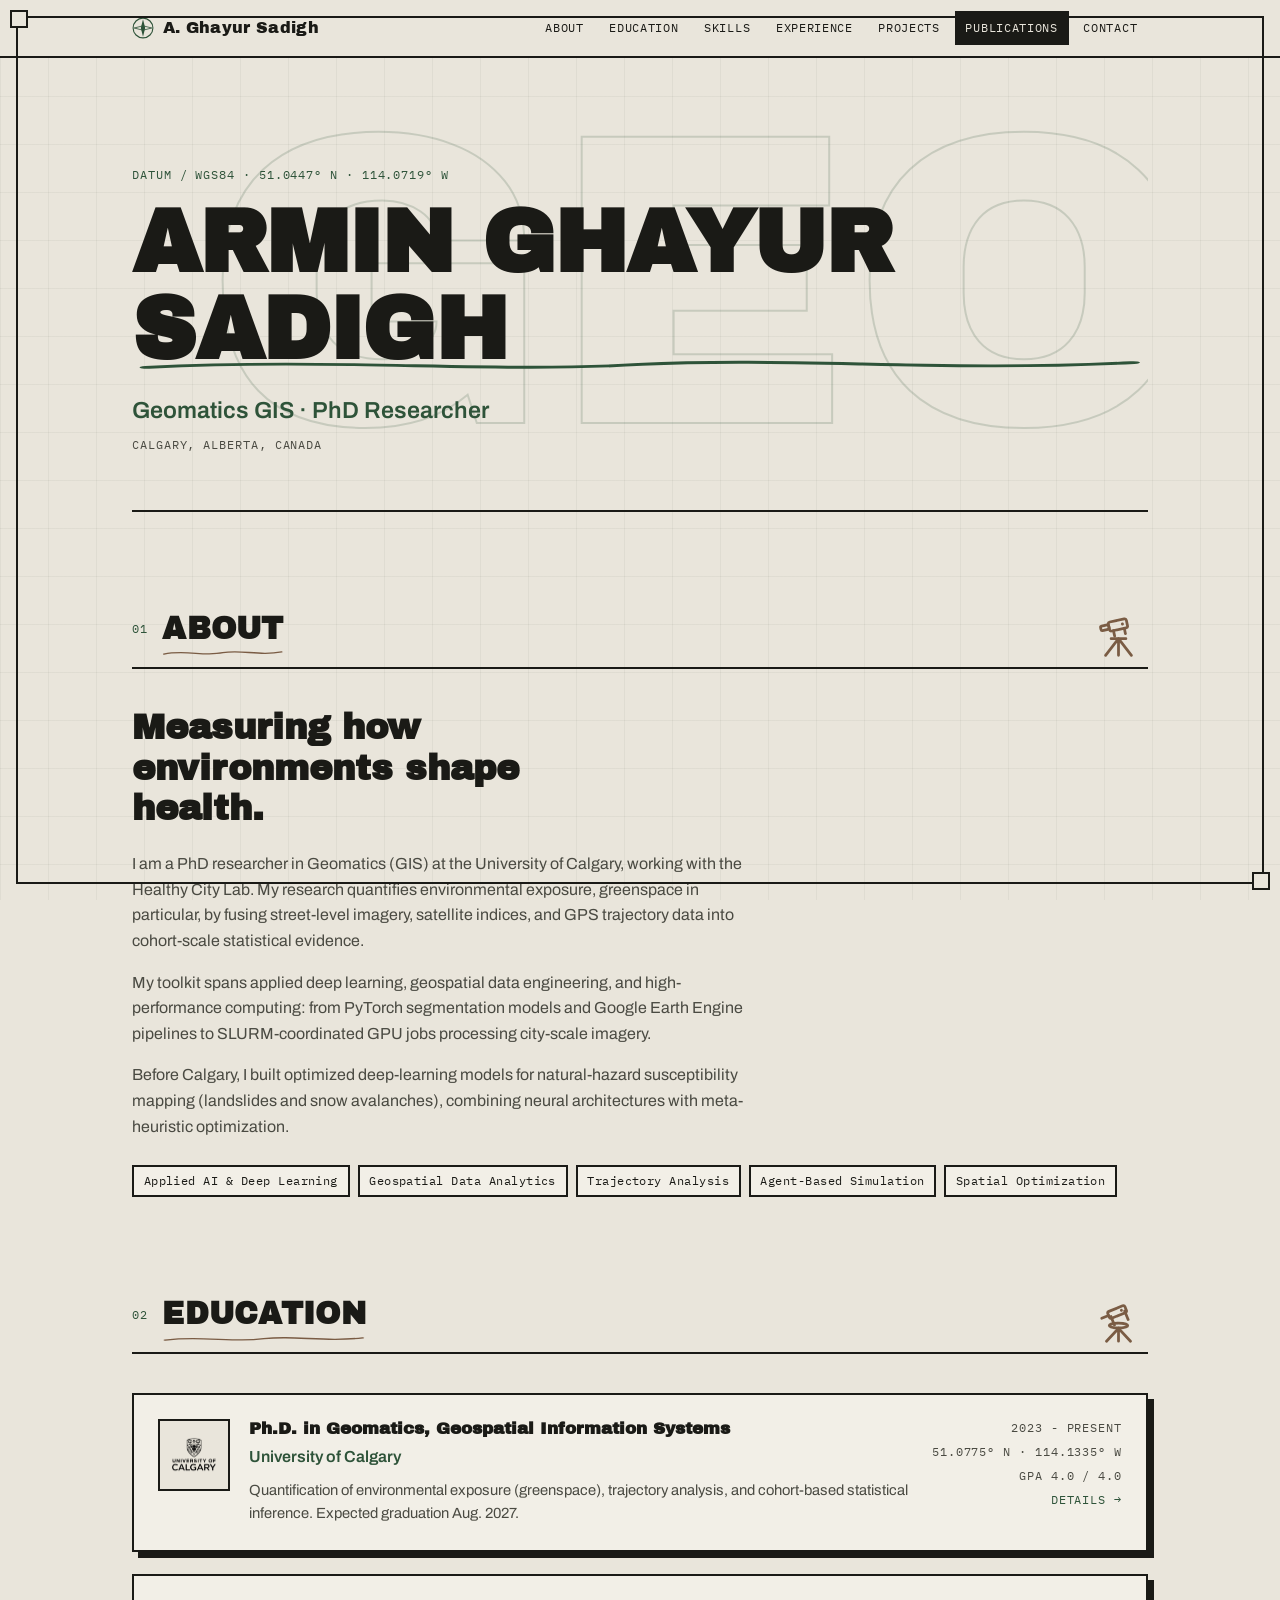
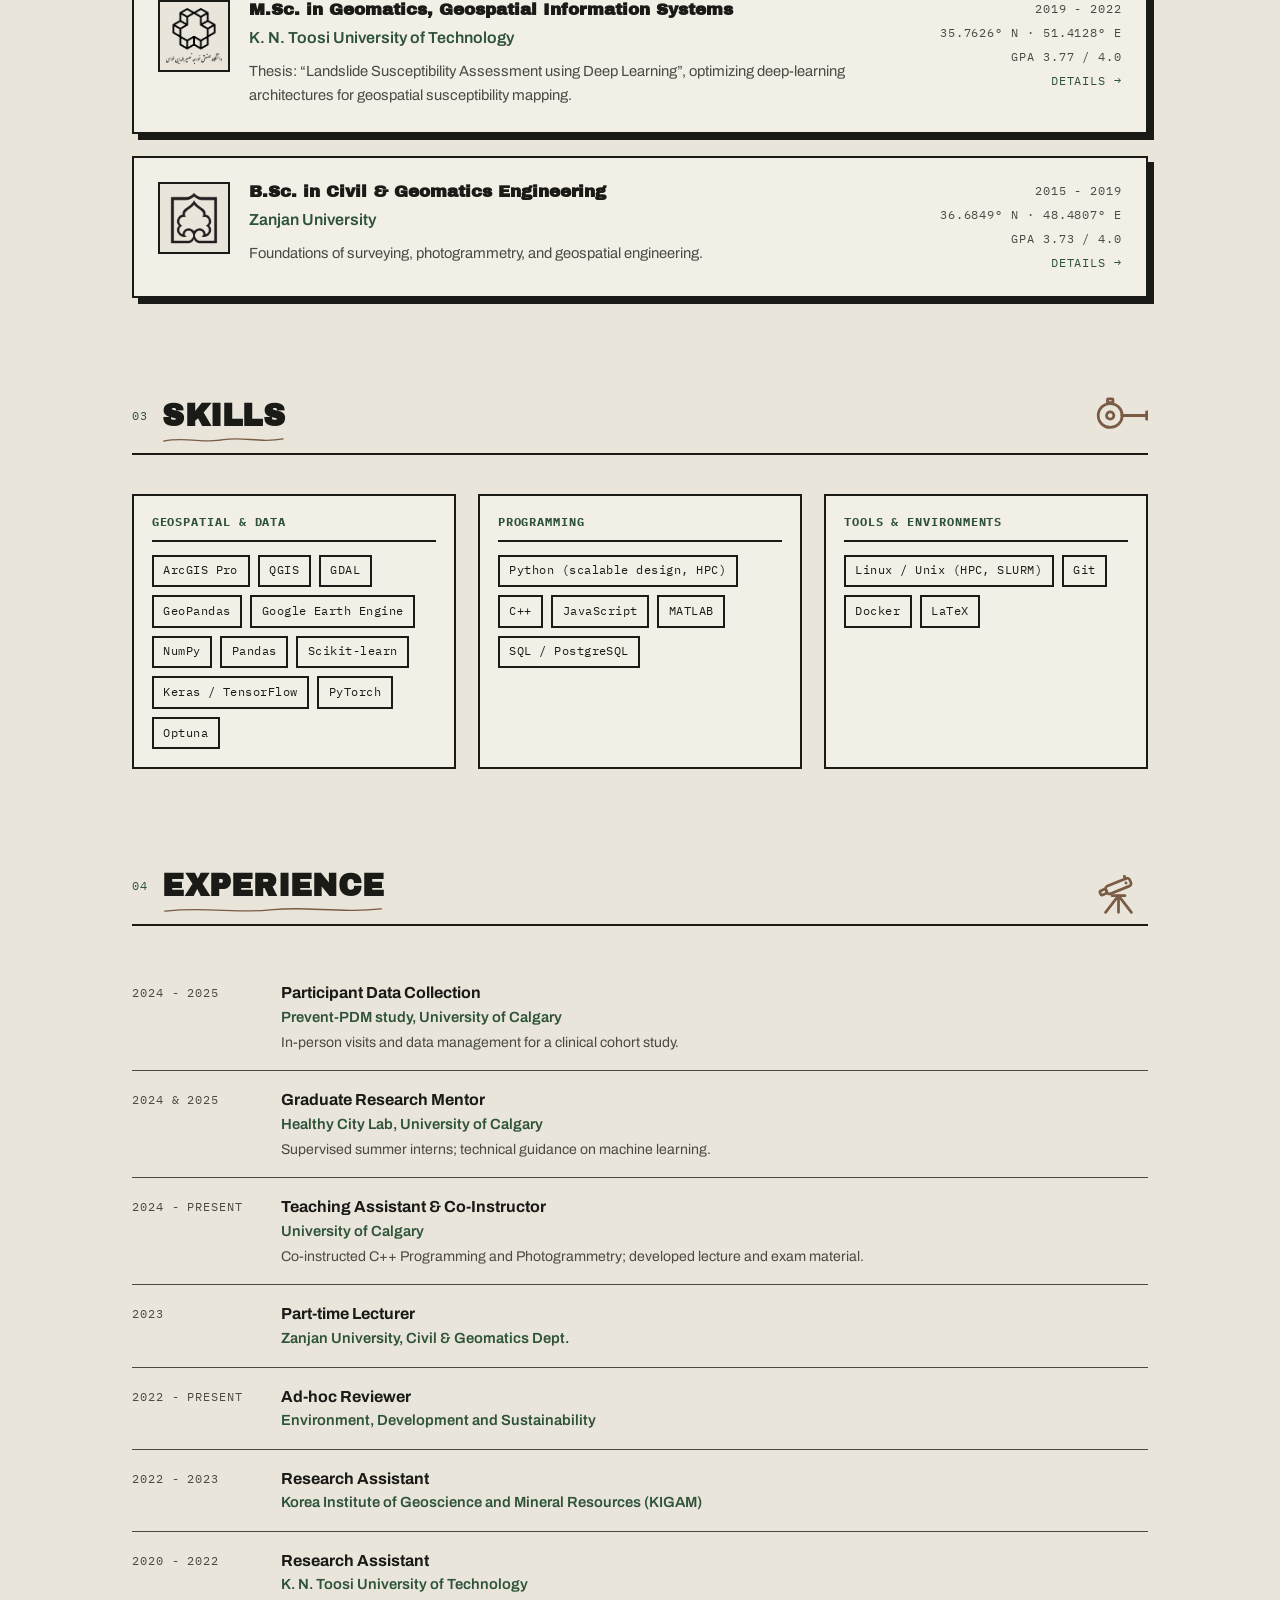
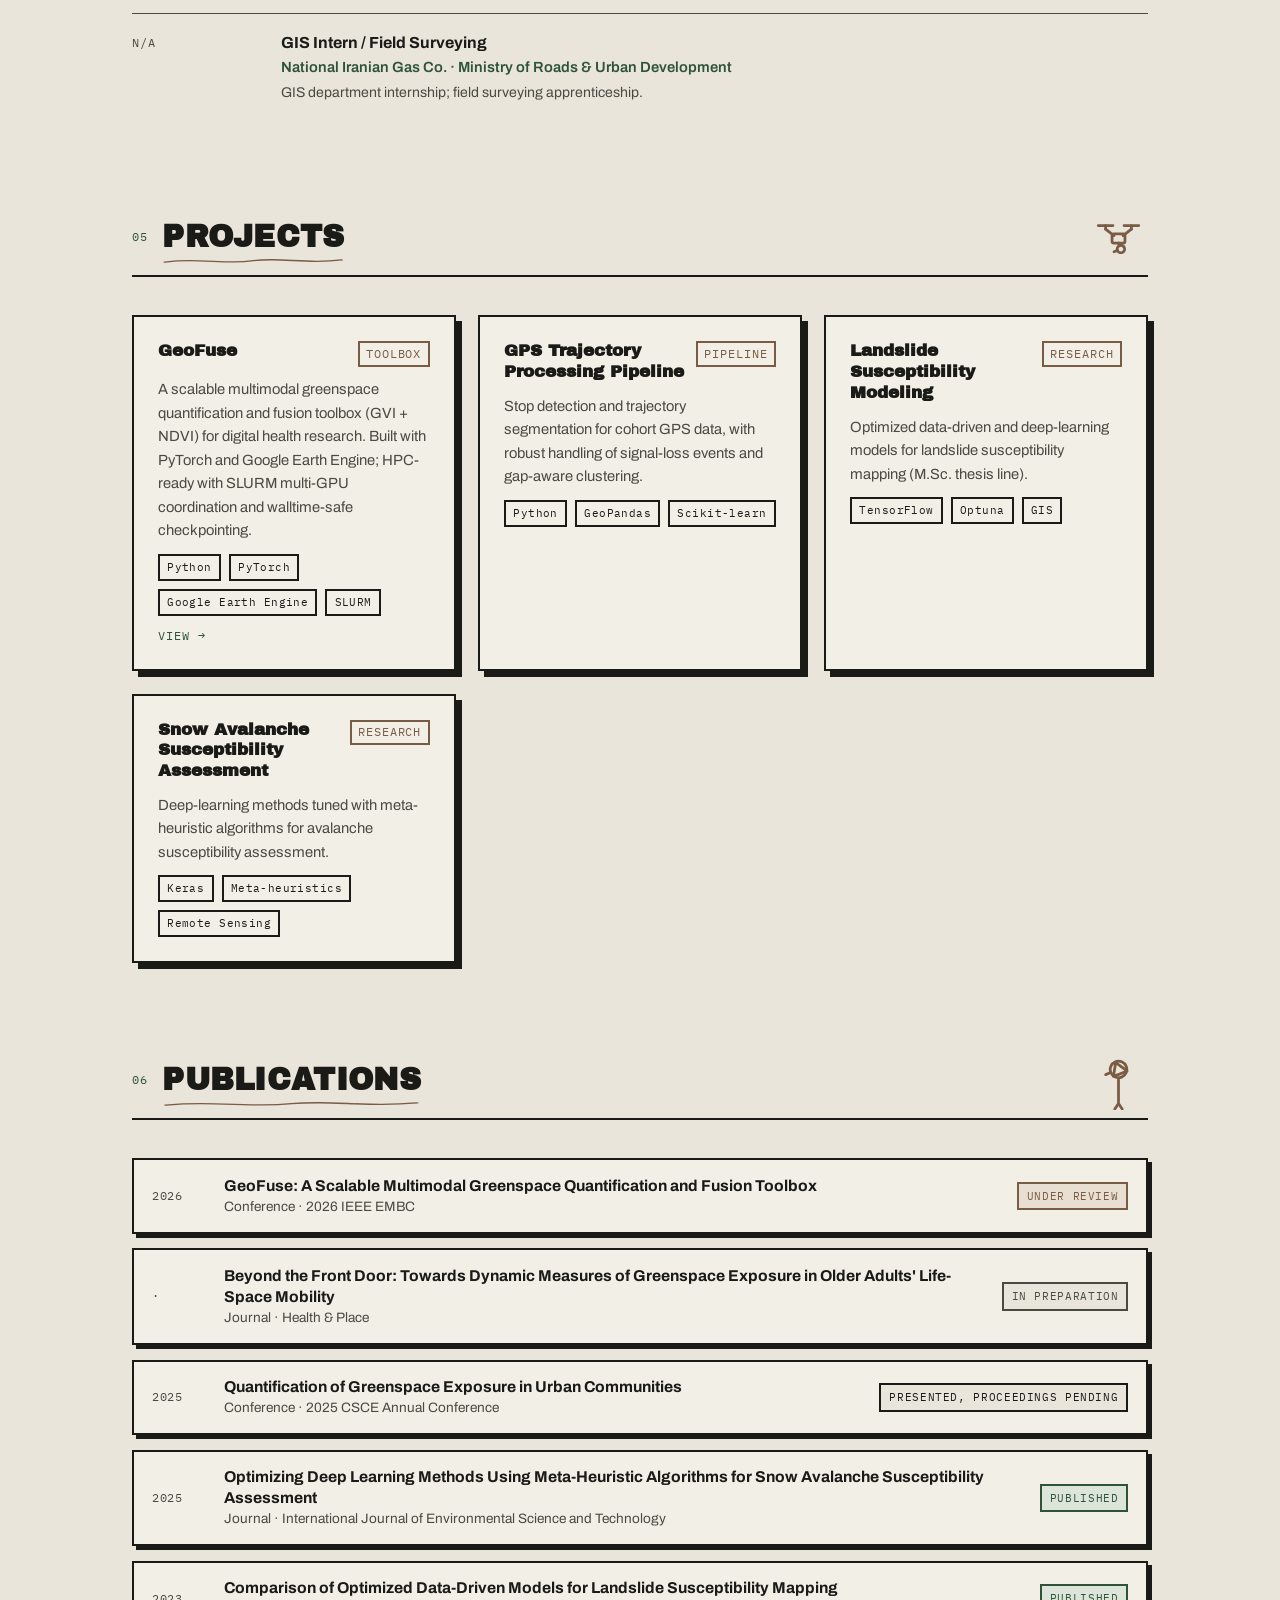
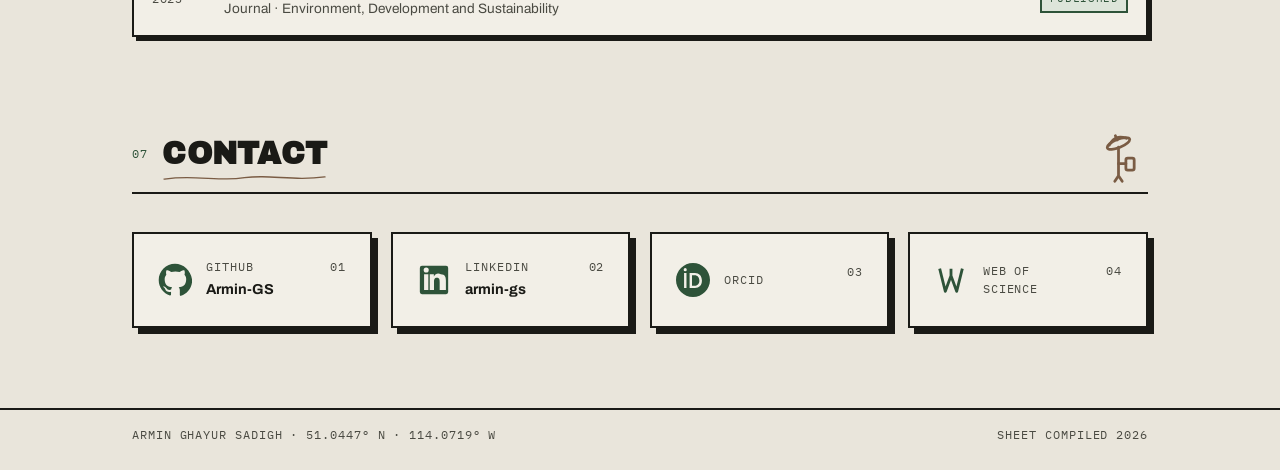
==== index.html @ c766ca25 "Initial commit" ====
<!DOCTYPE html>
<html lang="en">
<head>
  <meta charset="UTF-8">
  <meta name="viewport" content="width=device-width, initial-scale=1.0">
  <title>Armin Ghayur Sadigh · Geomatics & GIS</title>
  <meta name="description" content="Armin Ghayur Sadigh, PhD researcher in Geomatics (GIS) at the University of Calgary. Greenspace exposure quantification, trajectory analysis, applied deep learning.">
  <link rel="preconnect" href="https://fonts.googleapis.com">
  <link rel="preconnect" href="https://fonts.gstatic.com" crossorigin>
  <link href="https://fonts.googleapis.com/css2?family=Archivo+Black&family=Archivo:wght@400;600;700&family=IBM+Plex+Mono:wght@400;500&display=swap" rel="stylesheet">
  <link rel="stylesheet" href="css/style.css">
</head>
<body id="page-index">
  <div class="neatline" aria-hidden="true"></div>
  <header id="site-header"></header>

  <main>
    <section id="hero"></section>

    <section class="section" id="about">
      <div class="section-marker">
        <span class="mono-label">01</span>
        <h2>About</h2>
      </div>
      <div id="about-body"></div>
    </section>

    <section class="section" id="education">
      <div class="section-marker">
        <span class="mono-label">02</span>
        <h2>Education</h2>
      </div>
      <div id="education-body"></div>
    </section>

    <section class="section" id="skills">
      <div class="section-marker">
        <span class="mono-label">03</span>
        <h2>Skills</h2>
      </div>
      <div id="skills-body"></div>
    </section>

    <section class="section" id="experience">
      <div class="section-marker">
        <span class="mono-label">04</span>
        <h2>Experience</h2>
      </div>
      <div id="experience-body"></div>
    </section>

    <section class="section" id="projects">
      <div class="section-marker">
        <span class="mono-label">05</span>
        <h2>Projects</h2>
      </div>
      <div id="projects-body"></div>
    </section>

    <section class="section" id="publications">
      <div class="section-marker">
        <span class="mono-label">06</span>
        <h2>Publications</h2>
      </div>
      <div id="publications-body"></div>
    </section>

    <section class="section" id="contact">
      <div class="section-marker">
        <span class="mono-label">07</span>
        <h2>Contact</h2>
      </div>
      <div id="contact-body"></div>
    </section>
  </main>

  <footer id="site-footer"></footer>

  <script src="js/data.js"></script>
  <script src="js/render.js"></script>
</body>
</html>
---- css/style.css ----
/* =====================================================================
   SURVEY SHEET. Design tokens
   Palette: topo-paper, ink, contour brown, vegetation green.
   ===================================================================== */

:root {
  --paper: #e9e5db;
  --paper-raised: #f2efe7;
  --ink: #1a1a16;
  --ink-soft: #4a4a42;
  --green: #2e5339;
  --green-tint: #dde5da;
  --brown: #7a5c44;
  --brown-tint: #e8dfd2;

  --border: 2px solid var(--ink);
  --shadow: 6px 6px 0 var(--ink);
  --shadow-sm: 4px 4px 0 var(--ink);

  --display: "Archivo Black", "Arial Black", sans-serif;
  --sans: "Archivo", "Helvetica Neue", Arial, sans-serif;
  --mono: "IBM Plex Mono", "Courier New", monospace;

  --space: clamp(1rem, 2.5vw, 2rem);
  --maxw: 1080px;
}

/* Cross-document page transitions (progressive enhancement) */
@view-transition { navigation: auto; }
::view-transition-old(root) { animation-duration: 0.18s; }
::view-transition-new(root) { animation-duration: 0.22s; }

@media (prefers-reduced-motion: reduce) {
  ::view-transition-old(root),
  ::view-transition-new(root) { animation: none; }
  html { scroll-behavior: auto !important; }
}

/* ===================== base ===================== */

* { box-sizing: border-box; margin: 0; padding: 0; }

html { scroll-behavior: smooth; }

body {
  background: var(--paper);
  color: var(--ink);
  font-family: var(--sans);
  font-size: 1rem;
  line-height: 1.6;
  -webkit-font-smoothing: antialiased;
}

/* Subtle survey grid over the paper */
body::before {
  content: "";
  position: fixed;
  inset: 0;
  pointer-events: none;
  background-image:
    linear-gradient(to right, rgba(26, 26, 22, 0.045) 1px, transparent 1px),
    linear-gradient(to bottom, rgba(26, 26, 22, 0.045) 1px, transparent 1px);
  background-size: 48px 48px;
  z-index: 0;
}

a { color: inherit; }

:focus-visible {
  outline: 3px solid var(--green);
  outline-offset: 2px;
}

img { max-width: 100%; display: block; }

.mono-label {
  font-family: var(--mono);
  font-size: 0.72rem;
  letter-spacing: 0.08em;
  text-transform: uppercase;
  color: var(--ink-soft);
}

/* ===================== neatline frame ===================== */

.neatline {
  position: fixed;
  inset: clamp(8px, 1.5vw, 16px);
  border: var(--border);
  pointer-events: none;
  z-index: 50;
}

.neatline::before,
.neatline::after {
  content: "";
  position: absolute;
  width: 14px;
  height: 14px;
  border: var(--border);
  background: var(--paper);
}

.neatline::before { top: -8px; left: -8px; }
.neatline::after { bottom: -8px; right: -8px; }

@media (max-width: 640px) {
  .neatline { display: none; }
}

/* ===================== header ===================== */

#site-header {
  position: sticky;
  top: 0;
  z-index: 40;
  background: var(--paper);
  border-bottom: var(--border);
}

.header-inner {
  max-width: var(--maxw);
  margin: 0 auto;
  padding: 0.7rem var(--space);
  display: flex;
  align-items: center;
  justify-content: space-between;
  gap: 1rem;
  flex-wrap: wrap;
}

.wordmark {
  font-family: var(--display);
  font-size: 1rem;
  line-height: 1;
  text-decoration: none;
  letter-spacing: 0.02em;
  display: inline-flex;
  align-items: center;
  gap: 0.55rem;
}

.compass {
  display: inline-flex;
  align-items: center;
  width: 22px;
  height: 22px;
  color: var(--green);
}

.compass svg { width: 100%; height: 100%; }

.compass-rose {
  transform-origin: 20px 20px;
  animation: compass-spin 14s linear infinite;
}

@keyframes compass-spin {
  to { transform: rotate(360deg); }
}

@media (prefers-reduced-motion: reduce) {
  .compass-rose { animation: none; }
}

.site-nav {
  display: flex;
  flex-wrap: wrap;
  gap: 0.25rem;
}

.site-nav a {
  font-family: var(--mono);
  font-size: 0.72rem;
  letter-spacing: 0.06em;
  text-transform: uppercase;
  text-decoration: none;
  padding: 0.35rem 0.55rem;
  border: 2px solid transparent;
  transition: border-color 0.15s, background 0.15s;
}

.site-nav a:hover { border-color: var(--ink); }

.site-nav a.is-active {
  background: var(--ink);
  color: var(--paper);
}

/* ===================== layout ===================== */

main {
  position: relative;
  z-index: 1;
  max-width: var(--maxw);
  margin: 0 auto;
  padding: 0 var(--space) 5rem;
}

.section {
  padding: clamp(3rem, 7vw, 5.5rem) 0 0;
}

.section-marker {
  display: flex;
  align-items: center;
  gap: 0.9rem;
  border-bottom: var(--border);
  padding-bottom: 0.5rem;
  margin-bottom: clamp(1.5rem, 3vw, 2.5rem);
}

.section-marker h2 {
  position: relative;
  font-family: var(--display);
  font-size: clamp(1.3rem, 3vw, 1.9rem);
  text-transform: uppercase;
  letter-spacing: 0.01em;
}

.section-marker .mono-label { color: var(--green); }

/* push the instrument to the far right of every heading rule */
.section-marker .instrument { margin-left: auto; }

/* ===================== instrument (mouse-tracking) ===================== */

.instrument {
  width: 59px;
  height: 59px;
  color: var(--brown);
  flex-shrink: 0;
}

.track-yaw,
.track-extend {
  transition: transform 0.14s ease-out;
}

@media (max-width: 560px) {
  .instrument { width: 48px; height: 48px; }
}

/* ===================== scribble underline ===================== */

.scribble {
  position: absolute;
  left: 0;
  bottom: -0.16em;
  width: 100%;
  height: 0.34em;
  color: var(--green);
  overflow: visible;
}

.scribble path {
  stroke-dasharray: 1;
  stroke-dashoffset: 1;
  animation: draw-scribble 0.7s ease forwards;
}

.section-marker h2 .scribble { color: var(--brown); }

@keyframes draw-scribble {
  to { stroke-dashoffset: 0; }
}

@media (prefers-reduced-motion: reduce) {
  .track-yaw, .track-extend { transition: none; }
  .scribble path { animation: none; stroke-dashoffset: 0; }
}

/* ===================== hero ===================== */

#hero {
  position: relative;
  overflow: hidden;
  padding: clamp(4rem, 12vh, 8rem) 0 clamp(2rem, 5vw, 3.5rem);
  border-bottom: var(--border);
}

.hero-backdrop {
  position: absolute;
  top: 50%;
  right: -0.12em;
  transform: translateY(-50%);
  font-family: var(--display);
  font-size: clamp(9rem, 34vw, 26rem);
  line-height: 1;
  color: transparent;
  -webkit-text-stroke: 2px rgba(46, 83, 57, 0.18);
  text-stroke: 2px rgba(46, 83, 57, 0.18);
  pointer-events: none;
  user-select: none;
  z-index: 0;
  white-space: nowrap;
}

#hero > *:not(.hero-backdrop) { position: relative; z-index: 1; }

.hero-eyebrow { color: var(--green); margin-bottom: 1rem; }

.hero-name {
  position: relative;
  display: inline-block;
  font-family: var(--display);
  font-size: clamp(2.4rem, 8.5vw, 5.5rem);
  line-height: 0.98;
  text-transform: uppercase;
  letter-spacing: -0.01em;
  margin-bottom: 1.2rem;
}

.hero-name .scribble {
  height: 0.26em;
  bottom: -0.04em;
  color: var(--green);
}

.hero-role {
  font-size: clamp(1.05rem, 2.4vw, 1.45rem);
  font-weight: 600;
  color: var(--green);
  margin-bottom: 0.4rem;
}

/* ===================== about ===================== */

.section-heading {
  font-family: var(--display);
  font-size: clamp(1.4rem, 3.4vw, 2.2rem);
  line-height: 1.15;
  max-width: 22ch;
  margin-bottom: 1.4rem;
}

.about-text {
  max-width: 68ch;
  display: grid;
  gap: 1rem;
  margin-bottom: 1.6rem;
}

.about-text p { color: var(--ink-soft); }

/* ===================== tags ===================== */

.tag-row {
  list-style: none;
  display: flex;
  flex-wrap: wrap;
  gap: 0.5rem;
}

.tag {
  font-family: var(--mono);
  font-size: 0.74rem;
  letter-spacing: 0.04em;
  border: var(--border);
  background: var(--paper-raised);
  padding: 0.3rem 0.6rem;
}

.tag-small { font-size: 0.66rem; padding: 0.18rem 0.45rem; }

/* ===================== cards ===================== */

.card {
  display: block;
  background: var(--paper-raised);
  border: var(--border);
  box-shadow: var(--shadow);
  padding: clamp(1rem, 2.5vw, 1.5rem);
  text-decoration: none;
  transition: transform 0.15s, box-shadow 0.15s;
}

a.card:hover {
  transform: translate(-3px, -3px);
  box-shadow: 9px 9px 0 var(--ink);
}

a.card:active {
  transform: translate(2px, 2px);
  box-shadow: var(--shadow-sm);
}

.card-title {
  font-family: var(--display);
  font-size: 1.05rem;
  line-height: 1.25;
}

.card-org {
  font-weight: 600;
  color: var(--green);
  margin: 0.25rem 0 0.6rem;
}

.card-summary {
  font-size: 0.92rem;
  color: var(--ink-soft);
}

.card-cta { color: var(--green); margin-top: auto; }

/* ===================== education ===================== */

#education-body { display: grid; gap: 1.4rem; }

.edu-card {
  display: grid;
  grid-template-columns: 72px 1fr auto;
  gap: 1.2rem;
  align-items: start;
}

.edu-side {
  display: grid;
  gap: 0.35rem;
  text-align: right;
  justify-items: end;
}

.logo-slot {
  width: 72px;
  height: 72px;
  border: var(--border);
  background: var(--paper);
  display: flex;
  align-items: center;
  justify-content: center;
  overflow: hidden;
  flex-shrink: 0;
}

.logo-slot img {
  width: 100%;
  height: 100%;
  object-fit: contain;
  padding: 6px;
}

.logo-slot.is-monogram {
  font-family: var(--display);
  font-size: 1.4rem;
  background: var(--green);
  color: var(--paper);
}

@media (max-width: 720px) {
  .edu-card { grid-template-columns: 56px 1fr; }
  .logo-slot { width: 56px; height: 56px; }
  .logo-slot.is-monogram { font-size: 1.1rem; }
  .edu-side {
    grid-column: 1 / -1;
    grid-auto-flow: column;
    justify-content: start;
    justify-items: start;
    text-align: left;
    gap: 0.9rem;
  }
}

/* ===================== skills ===================== */

#skills-body {
  display: grid;
  grid-template-columns: repeat(auto-fit, minmax(280px, 1fr));
  gap: 1.4rem;
}

.skill-group {
  border: var(--border);
  background: var(--paper-raised);
  padding: 1.1rem;
}

.skill-group-name {
  display: block;
  color: var(--green);
  border-bottom: var(--border);
  padding-bottom: 0.5rem;
  margin-bottom: 0.8rem;
}

/* ===================== experience ===================== */

.exp-list { list-style: none; }

.exp-row {
  display: grid;
  grid-template-columns: 130px 1fr;
  gap: 1.2rem;
  padding: 1rem 0;
  border-bottom: 1px solid var(--ink-soft);
}

.exp-row:last-child { border-bottom: none; }

.exp-period { padding-top: 0.25rem; }

.exp-role { font-size: 1rem; font-weight: 700; font-family: var(--sans); }

.exp-org { color: var(--green); font-size: 0.92rem; font-weight: 600; }

.exp-note { color: var(--ink-soft); font-size: 0.88rem; margin-top: 0.15rem; }

@media (max-width: 560px) {
  .exp-row { grid-template-columns: 1fr; gap: 0.2rem; }
}

/* ===================== projects ===================== */

#projects-body {
  display: grid;
  grid-template-columns: repeat(auto-fit, minmax(290px, 1fr));
  gap: 1.4rem;
}

.proj-card { display: flex; flex-direction: column; gap: 0.7rem; }

.proj-head {
  display: flex;
  justify-content: space-between;
  align-items: start;
  gap: 0.6rem;
}

.proj-type {
  border: 2px solid var(--brown);
  color: var(--brown);
  padding: 0.1rem 0.4rem;
  white-space: nowrap;
}

/* ===================== publications ===================== */

.pub-list { list-style: none; display: grid; gap: 0.9rem; }

.pub-row {
  display: grid;
  grid-template-columns: 56px 1fr auto;
  gap: 1rem;
  align-items: center;
  border: var(--border);
  background: var(--paper-raised);
  box-shadow: var(--shadow-sm);
  padding: 0.9rem 1.1rem;
  text-decoration: none;
  transition: transform 0.15s, box-shadow 0.15s;
}

.pub-row:hover {
  transform: translate(-2px, -2px);
  box-shadow: 6px 6px 0 var(--ink);
}

.pub-title { font-family: var(--sans); font-weight: 700; font-size: 0.98rem; line-height: 1.35; }

.pub-venue { color: var(--ink-soft); font-size: 0.85rem; }

.status {
  font-family: var(--mono);
  font-size: 0.66rem;
  letter-spacing: 0.06em;
  text-transform: uppercase;
  padding: 0.25rem 0.5rem;
  border: 2px solid currentColor;
  white-space: nowrap;
}

.is-published { color: var(--green); background: var(--green-tint); }
.is-review { color: var(--brown); background: var(--brown-tint); }
.is-presented { color: var(--ink); background: var(--paper); }
.is-prep { color: var(--ink-soft); background: var(--paper); }

@media (max-width: 640px) {
  .pub-row { grid-template-columns: 1fr; gap: 0.4rem; }
  .pub-year { order: -1; }
}

/* ===================== contacts ===================== */

.contact-grid {
  list-style: none;
  display: grid;
  grid-template-columns: repeat(auto-fit, minmax(200px, 1fr));
  gap: 1.2rem;
}

.contact-card {
  display: grid;
  grid-template-columns: auto 1fr auto;
  align-items: center;
  align-content: center;
  gap: 0.9rem;
  position: relative;
  min-height: 96px;
  height: 100%;
}

.contact-grid > li { display: grid; }

.contact-mark {
  display: inline-flex;
  width: 34px;
  height: 34px;
  color: var(--green);
}

.contact-mark svg { width: 100%; height: 100%; }

.contact-card:hover .contact-mark { color: var(--brown); }

.contact-meta { display: grid; gap: 0.1rem; min-width: 0; }

.contact-value { font-weight: 700; word-break: break-all; font-size: 0.9rem; }

.contact-index {
  align-self: start;
  color: var(--ink-soft);
}

/* ===================== detail pages ===================== */

.detail-main { padding-top: clamp(2rem, 5vw, 3.5rem); }

.back-link {
  display: inline-block;
  text-decoration: none;
  border: var(--border);
  background: var(--paper-raised);
  padding: 0.4rem 0.7rem;
  margin-bottom: 2rem;
  transition: background 0.15s, color 0.15s;
}

.back-link:hover { background: var(--ink); color: var(--paper); }

.detail-head {
  display: flex;
  gap: 1.4rem;
  align-items: flex-start;
  border-bottom: var(--border);
  padding-bottom: 1.6rem;
  margin-bottom: 2rem;
  flex-wrap: wrap;
}

.detail-title {
  font-family: var(--display);
  font-size: clamp(1.5rem, 4.5vw, 2.6rem);
  line-height: 1.1;
  margin: 0.5rem 0;
}

.detail-sub { color: var(--green); font-weight: 600; margin-bottom: 0.6rem; }

.detail-section { margin-bottom: 2.2rem; max-width: 70ch; }

.detail-label {
  display: block;
  color: var(--green);
  margin-bottom: 0.7rem;
}

.detail-text { color: var(--ink-soft); }

.rule-list { list-style: none; }

.rule-list li {
  padding: 0.55rem 0;
  border-bottom: 1px solid var(--ink-soft);
}

.rule-list li:last-child { border-bottom: none; }

.detail-link {
  font-family: var(--mono);
  font-size: 0.85rem;
  color: var(--green);
  word-break: break-all;
}

/* ===================== footer ===================== */

#site-footer {
  border-top: var(--border);
  background: var(--paper);
  position: relative;
  z-index: 1;
}

.footer-inner {
  max-width: var(--maxw);
  margin: 0 auto;
  padding: 1rem var(--space) 1.6rem;
  display: flex;
  justify-content: space-between;
  gap: 1rem;
  flex-wrap: wrap;
}

/* ===================== reveal animation ===================== */

.will-reveal {
  opacity: 0;
  transform: translateY(14px);
  transition: opacity 0.45s ease, transform 0.45s ease;
}

.is-revealed {
  opacity: 1;
  transform: translateY(0);
}
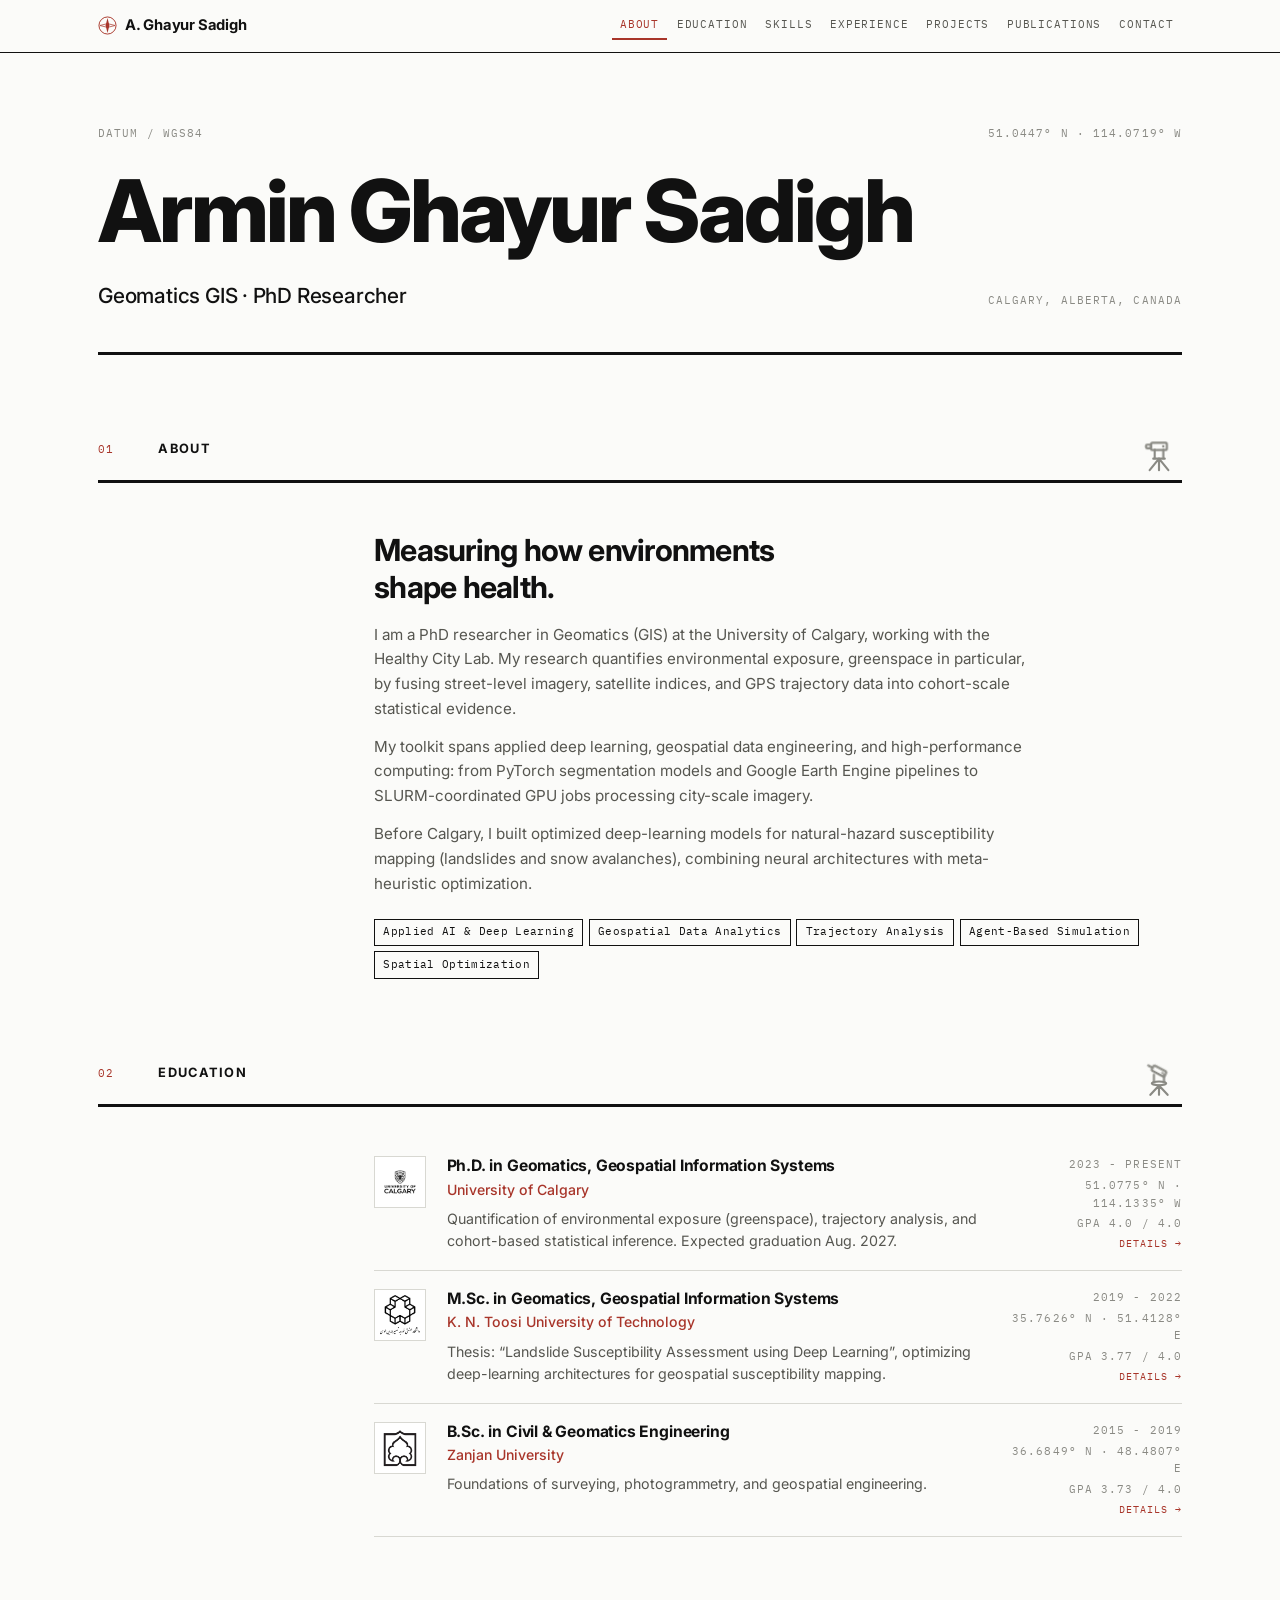
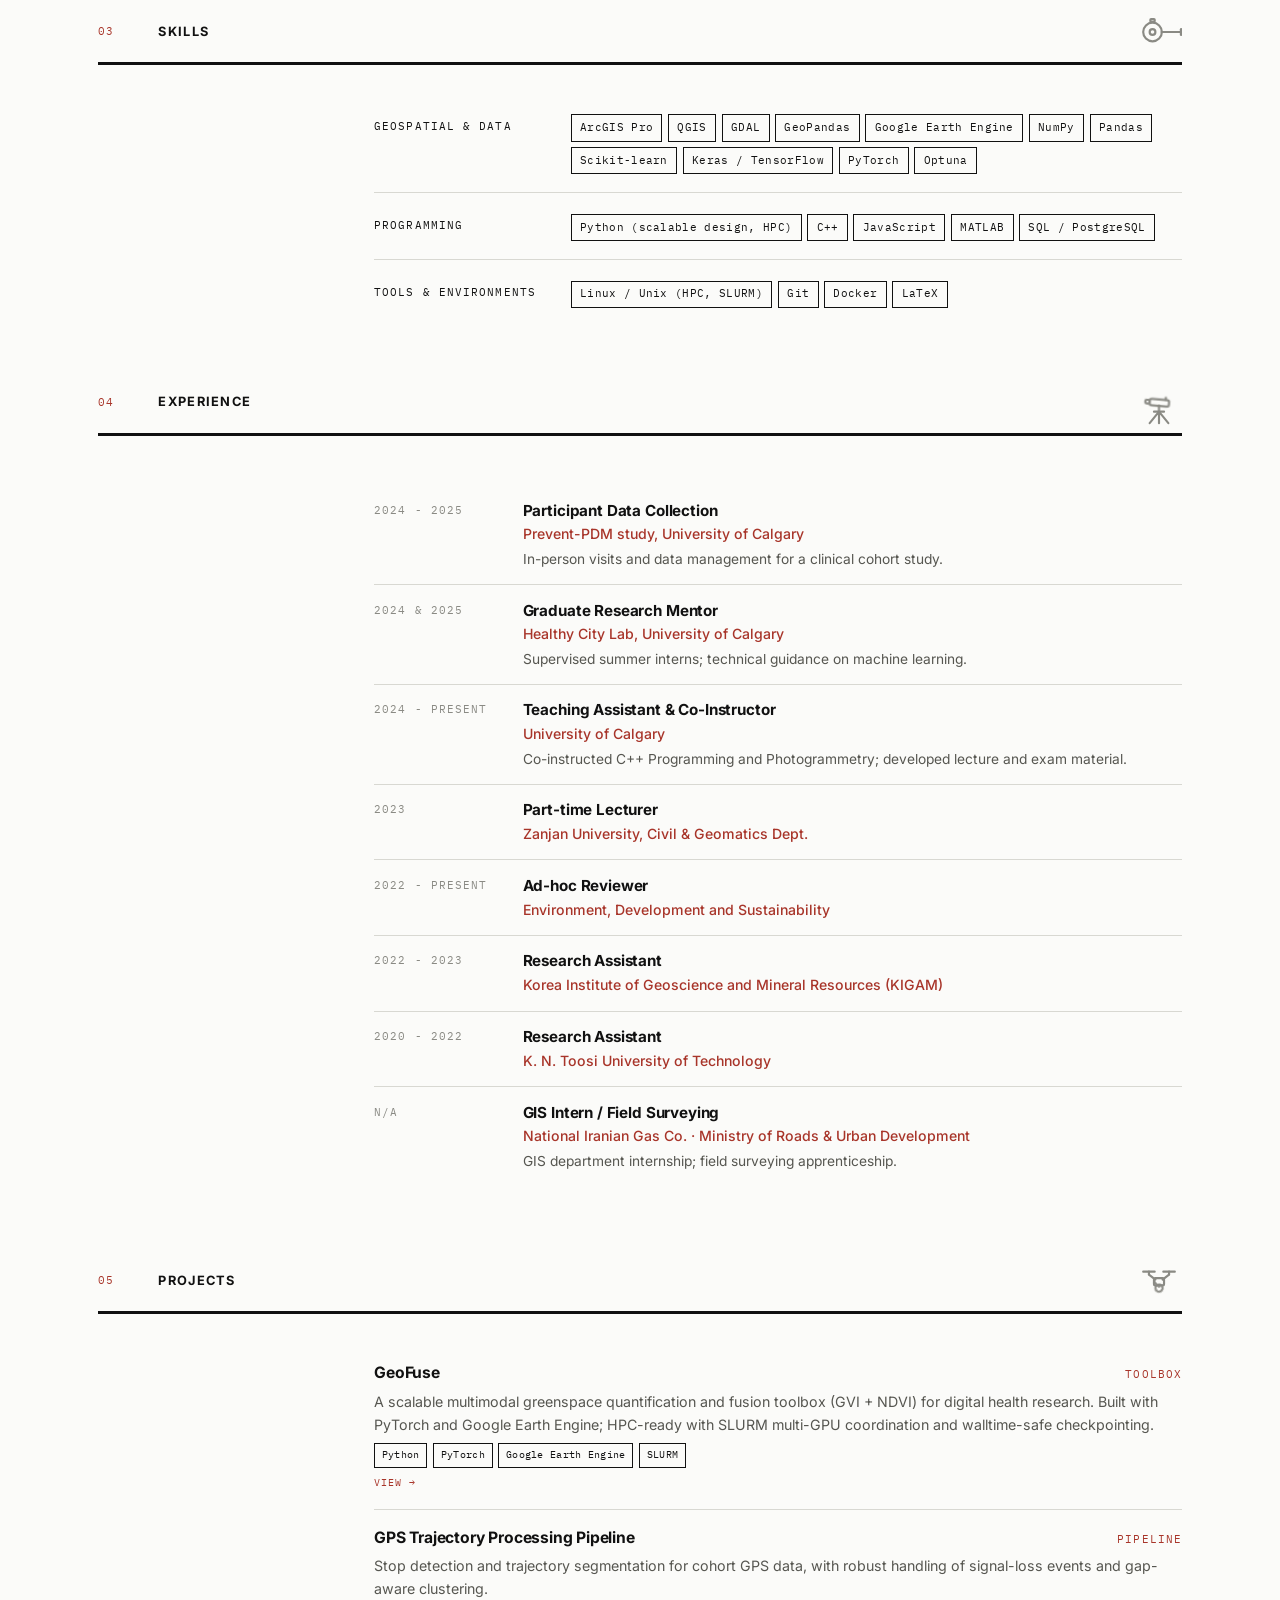
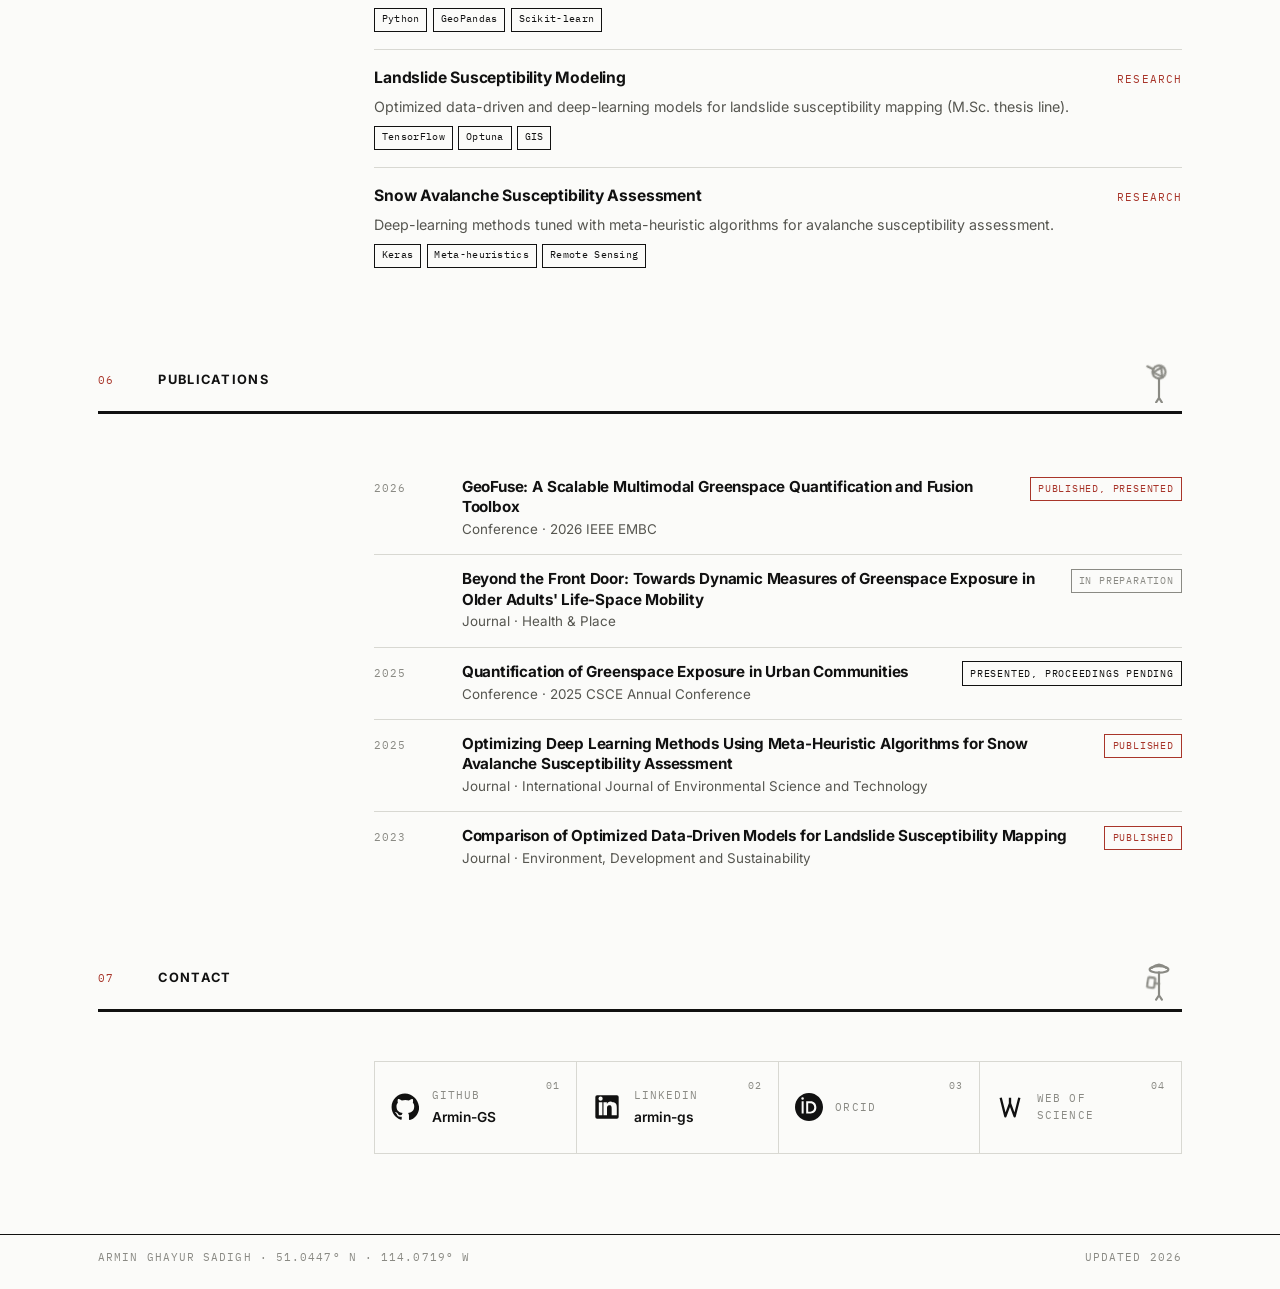
==== commit 8eed74bd: "Style change to SWISS" ====
--- a/index.html
+++ b/index.html
@@ -7,11 +7,10 @@
   <meta name="description" content="Armin Ghayur Sadigh, PhD researcher in Geomatics (GIS) at the University of Calgary. Greenspace exposure quantification, trajectory analysis, applied deep learning.">
   <link rel="preconnect" href="https://fonts.googleapis.com">
   <link rel="preconnect" href="https://fonts.gstatic.com" crossorigin>
-  <link href="https://fonts.googleapis.com/css2?family=Archivo+Black&family=Archivo:wght@400;600;700&family=IBM+Plex+Mono:wght@400;500&display=swap" rel="stylesheet">
+  <link href="https://fonts.googleapis.com/css2?family=IBM+Plex+Mono:wght@400;500&family=Inter:wght@400;500;600;700;800&display=swap" rel="stylesheet">
   <link rel="stylesheet" href="css/style.css">
 </head>
 <body id="page-index">
-  <div class="neatline" aria-hidden="true"></div>
   <header id="site-header"></header>
 
   <main>
--- a/css/style.css
+++ b/css/style.css
@@ -1,34 +1,31 @@
 /* =====================================================================
-   SURVEY SHEET. Design tokens
-   Palette: topo-paper, ink, contour brown, vegetation green.
+   SWISS. Design tokens.
+   12-column grid, one accent, ruled hierarchy, no ornament.
    ===================================================================== */
 
 :root {
-  --paper: #e9e5db;
-  --paper-raised: #f2efe7;
-  --ink: #1a1a16;
-  --ink-soft: #4a4a42;
-  --green: #2e5339;
-  --green-tint: #dde5da;
-  --brown: #7a5c44;
-  --brown-tint: #e8dfd2;
-
-  --border: 2px solid var(--ink);
-  --shadow: 6px 6px 0 var(--ink);
-  --shadow-sm: 4px 4px 0 var(--ink);
-
-  --display: "Archivo Black", "Arial Black", sans-serif;
-  --sans: "Archivo", "Helvetica Neue", Arial, sans-serif;
+  --paper: #fbfbf9;
+  --paper-raised: #ffffff;
+  --ink: #111111;
+  --ink-soft: #565650;
+  --ink-faint: #8a8a84;
+  --accent: #a8352a;
+  --accent-tint: #f6ecea;
+  --rule: #d8d8d2;
+  --rule-strong: #111111;
+
+  --sans: "Inter", "Helvetica Neue", Helvetica, Arial, sans-serif;
   --mono: "IBM Plex Mono", "Courier New", monospace;
 
-  --space: clamp(1rem, 2.5vw, 2rem);
-  --maxw: 1080px;
-}
-
-/* Cross-document page transitions (progressive enhancement) */
+  --gap: clamp(0.9rem, 1.6vw, 1.5rem);
+  --pad: clamp(1.25rem, 4vw, 3rem);
+  --maxw: 1180px;
+  --col: 12;
+}
+
 @view-transition { navigation: auto; }
-::view-transition-old(root) { animation-duration: 0.18s; }
-::view-transition-new(root) { animation-duration: 0.22s; }
+::view-transition-old(root) { animation-duration: 0.16s; }
+::view-transition-new(root) { animation-duration: 0.2s; }
 
 @media (prefers-reduced-motion: reduce) {
   ::view-transition-old(root),
@@ -47,65 +44,27 @@
   color: var(--ink);
   font-family: var(--sans);
   font-size: 1rem;
-  line-height: 1.6;
+  line-height: 1.62;
   -webkit-font-smoothing: antialiased;
-}
-
-/* Subtle survey grid over the paper */
-body::before {
-  content: "";
-  position: fixed;
-  inset: 0;
-  pointer-events: none;
-  background-image:
-    linear-gradient(to right, rgba(26, 26, 22, 0.045) 1px, transparent 1px),
-    linear-gradient(to bottom, rgba(26, 26, 22, 0.045) 1px, transparent 1px);
-  background-size: 48px 48px;
-  z-index: 0;
+  text-rendering: optimizeLegibility;
 }
 
 a { color: inherit; }
 
+img { max-width: 100%; display: block; }
+
 :focus-visible {
-  outline: 3px solid var(--green);
-  outline-offset: 2px;
-}
-
-img { max-width: 100%; display: block; }
+  outline: 2px solid var(--accent);
+  outline-offset: 3px;
+}
 
 .mono-label {
   font-family: var(--mono);
-  font-size: 0.72rem;
-  letter-spacing: 0.08em;
+  font-size: 0.68rem;
+  letter-spacing: 0.1em;
   text-transform: uppercase;
-  color: var(--ink-soft);
-}
-
-/* ===================== neatline frame ===================== */
-
-.neatline {
-  position: fixed;
-  inset: clamp(8px, 1.5vw, 16px);
-  border: var(--border);
-  pointer-events: none;
-  z-index: 50;
-}
-
-.neatline::before,
-.neatline::after {
-  content: "";
-  position: absolute;
-  width: 14px;
-  height: 14px;
-  border: var(--border);
-  background: var(--paper);
-}
-
-.neatline::before { top: -8px; left: -8px; }
-.neatline::after { bottom: -8px; right: -8px; }
-
-@media (max-width: 640px) {
-  .neatline { display: none; }
+  color: var(--ink-faint);
+  font-weight: 400;
 }
 
 /* ===================== header ===================== */
@@ -115,13 +74,13 @@
   top: 0;
   z-index: 40;
   background: var(--paper);
-  border-bottom: var(--border);
+  border-bottom: 1px solid var(--rule-strong);
 }
 
 .header-inner {
   max-width: var(--maxw);
   margin: 0 auto;
-  padding: 0.7rem var(--space);
+  padding: 0.7rem var(--pad);
   display: flex;
   align-items: center;
   justify-content: space-between;
@@ -130,218 +89,187 @@
 }
 
 .wordmark {
-  font-family: var(--display);
-  font-size: 1rem;
+  font-size: 0.92rem;
+  font-weight: 700;
   line-height: 1;
+  letter-spacing: -0.015em;
   text-decoration: none;
-  letter-spacing: 0.02em;
   display: inline-flex;
   align-items: center;
-  gap: 0.55rem;
+  gap: 0.5rem;
 }
 
 .compass {
   display: inline-flex;
   align-items: center;
-  width: 22px;
-  height: 22px;
-  color: var(--green);
+  width: 19px;
+  height: 19px;
+  color: var(--accent);
 }
 
 .compass svg { width: 100%; height: 100%; }
 
 .compass-rose {
   transform-origin: 20px 20px;
-  animation: compass-spin 14s linear infinite;
-}
-
-@keyframes compass-spin {
-  to { transform: rotate(360deg); }
-}
+  animation: compass-spin 18s linear infinite;
+}
+
+@keyframes compass-spin { to { transform: rotate(360deg); } }
 
 @media (prefers-reduced-motion: reduce) {
   .compass-rose { animation: none; }
 }
 
-.site-nav {
-  display: flex;
-  flex-wrap: wrap;
-  gap: 0.25rem;
-}
+.site-nav { display: flex; flex-wrap: wrap; gap: 0.1rem; }
 
 .site-nav a {
   font-family: var(--mono);
-  font-size: 0.72rem;
-  letter-spacing: 0.06em;
+  font-size: 0.68rem;
+  letter-spacing: 0.08em;
   text-transform: uppercase;
   text-decoration: none;
-  padding: 0.35rem 0.55rem;
-  border: 2px solid transparent;
-  transition: border-color 0.15s, background 0.15s;
-}
-
-.site-nav a:hover { border-color: var(--ink); }
+  color: var(--ink-soft);
+  padding: 0.3rem 0.5rem;
+  border-bottom: 2px solid transparent;
+  transition: color 0.15s, border-color 0.15s;
+}
+
+.site-nav a:hover { color: var(--ink); }
 
 .site-nav a.is-active {
-  background: var(--ink);
-  color: var(--paper);
-}
-
-/* ===================== layout ===================== */
+  color: var(--accent);
+  border-bottom-color: var(--accent);
+}
+
+/* ===================== layout grid ===================== */
 
 main {
-  position: relative;
-  z-index: 1;
   max-width: var(--maxw);
   margin: 0 auto;
-  padding: 0 var(--space) 5rem;
+  padding: 0 var(--pad) 5rem;
 }
 
 .section {
-  padding: clamp(3rem, 7vw, 5.5rem) 0 0;
-}
-
+  display: grid;
+  grid-template-columns: repeat(var(--col), 1fr);
+  gap: var(--gap);
+  padding-top: clamp(2.6rem, 6vw, 4.5rem);
+}
+
+/* section heading: number | label | rule | instrument */
 .section-marker {
-  display: flex;
+  grid-column: 1 / -1;
+  display: grid;
+  grid-template-columns: 2.5rem minmax(0, 1fr) auto;
   align-items: center;
-  gap: 0.9rem;
-  border-bottom: var(--border);
-  padding-bottom: 0.5rem;
-  margin-bottom: clamp(1.5rem, 3vw, 2.5rem);
-}
+  gap: var(--gap);
+  border-bottom: 3px solid var(--rule-strong);
+  padding-bottom: 0.45rem;
+  margin-bottom: clamp(1.1rem, 2.4vw, 1.8rem);
+}
+
+.section-marker .mono-label { color: var(--accent); }
 
 .section-marker h2 {
-  position: relative;
-  font-family: var(--display);
-  font-size: clamp(1.3rem, 3vw, 1.9rem);
+  font-size: 0.8rem;
+  font-weight: 700;
+  letter-spacing: 0.1em;
   text-transform: uppercase;
-  letter-spacing: 0.01em;
-}
-
-.section-marker .mono-label { color: var(--green); }
-
-/* push the instrument to the far right of every heading rule */
-.section-marker .instrument { margin-left: auto; }
-
-/* ===================== instrument (mouse-tracking) ===================== */
+}
+
+/* every section body occupies columns 4-12 */
+.section > div:not(.section-marker) {
+  grid-column: 4 / -1;
+}
+
+@media (max-width: 860px) {
+  .section > div:not(.section-marker) { grid-column: 1 / -1; }
+  .section-marker { grid-template-columns: 2rem minmax(0, 1fr) auto; }
+}
+
+/* ===================== masthead ===================== */
+
+#hero {
+  display: grid;
+  grid-template-columns: repeat(var(--col), 1fr);
+  gap: var(--gap);
+  padding: clamp(2.5rem, 8vh, 5.5rem) 0 clamp(1.6rem, 4vw, 2.6rem);
+  border-bottom: 3px solid var(--rule-strong);
+}
+
+.hero-eyebrow { grid-column: 1 / 8; }
+.hero-coords { grid-column: 8 / -1; text-align: right; }
+
+.hero-name {
+  grid-column: 1 / -1;
+  font-size: clamp(2.3rem, 7.4vw, 5.4rem);
+  font-weight: 800;
+  line-height: 0.92;
+  letter-spacing: -0.035em;
+  margin: 0.5rem 0 0.7rem;
+}
+
+.hero-role {
+  grid-column: 1 / 9;
+  font-size: clamp(1rem, 1.9vw, 1.3rem);
+  font-weight: 500;
+  line-height: 1.36;
+  letter-spacing: -0.01em;
+}
+
+.hero-loc { grid-column: 9 / -1; text-align: right; align-self: end; }
+
+@media (max-width: 720px) {
+  .hero-eyebrow, .hero-coords, .hero-role, .hero-loc { grid-column: 1 / -1; }
+  .hero-coords, .hero-loc { text-align: left; }
+}
+
+/* ===================== instrument ===================== */
 
 .instrument {
-  width: 59px;
-  height: 59px;
-  color: var(--brown);
+  width: 46px;
+  height: 46px;
+  color: var(--ink-faint);
   flex-shrink: 0;
 }
 
-.track-yaw,
-.track-extend {
-  transition: transform 0.14s ease-out;
+/* pan is a real azimuth rotation, so it gets a longer, eased swing;
+   tilt is a quick elevation change. */
+.track-pan {
+  transform-style: preserve-3d;
+  transition: transform 0.42s cubic-bezier(0.4, 0, 0.2, 1);
+}
+
+.track-tilt,
+.track-extend { transition: transform 0.16s ease-out; }
+
+@media (prefers-reduced-motion: reduce) {
+  .track-pan, .track-tilt, .track-extend { transition: none; }
 }
 
 @media (max-width: 560px) {
-  .instrument { width: 48px; height: 48px; }
-}
-
-/* ===================== scribble underline ===================== */
-
-.scribble {
-  position: absolute;
-  left: 0;
-  bottom: -0.16em;
-  width: 100%;
-  height: 0.34em;
-  color: var(--green);
-  overflow: visible;
-}
-
-.scribble path {
-  stroke-dasharray: 1;
-  stroke-dashoffset: 1;
-  animation: draw-scribble 0.7s ease forwards;
-}
-
-.section-marker h2 .scribble { color: var(--brown); }
-
-@keyframes draw-scribble {
-  to { stroke-dashoffset: 0; }
-}
-
-@media (prefers-reduced-motion: reduce) {
-  .track-yaw, .track-extend { transition: none; }
-  .scribble path { animation: none; stroke-dashoffset: 0; }
-}
-
-/* ===================== hero ===================== */
-
-#hero {
-  position: relative;
-  overflow: hidden;
-  padding: clamp(4rem, 12vh, 8rem) 0 clamp(2rem, 5vw, 3.5rem);
-  border-bottom: var(--border);
-}
-
-.hero-backdrop {
-  position: absolute;
-  top: 50%;
-  right: -0.12em;
-  transform: translateY(-50%);
-  font-family: var(--display);
-  font-size: clamp(9rem, 34vw, 26rem);
-  line-height: 1;
-  color: transparent;
-  -webkit-text-stroke: 2px rgba(46, 83, 57, 0.18);
-  text-stroke: 2px rgba(46, 83, 57, 0.18);
-  pointer-events: none;
-  user-select: none;
-  z-index: 0;
-  white-space: nowrap;
-}
-
-#hero > *:not(.hero-backdrop) { position: relative; z-index: 1; }
-
-.hero-eyebrow { color: var(--green); margin-bottom: 1rem; }
-
-.hero-name {
-  position: relative;
-  display: inline-block;
-  font-family: var(--display);
-  font-size: clamp(2.4rem, 8.5vw, 5.5rem);
-  line-height: 0.98;
-  text-transform: uppercase;
-  letter-spacing: -0.01em;
-  margin-bottom: 1.2rem;
-}
-
-.hero-name .scribble {
-  height: 0.26em;
-  bottom: -0.04em;
-  color: var(--green);
-}
-
-.hero-role {
-  font-size: clamp(1.05rem, 2.4vw, 1.45rem);
-  font-weight: 600;
-  color: var(--green);
-  margin-bottom: 0.4rem;
+  .instrument { width: 36px; height: 36px; }
 }
 
 /* ===================== about ===================== */
 
 .section-heading {
-  font-family: var(--display);
-  font-size: clamp(1.4rem, 3.4vw, 2.2rem);
-  line-height: 1.15;
-  max-width: 22ch;
+  font-size: clamp(1.3rem, 2.8vw, 1.9rem);
+  font-weight: 700;
+  line-height: 1.2;
+  letter-spacing: -0.025em;
+  max-width: 24ch;
+  margin-bottom: 1.1rem;
+}
+
+.about-text {
+  max-width: 66ch;
+  display: grid;
+  gap: 0.85rem;
   margin-bottom: 1.4rem;
 }
 
-.about-text {
-  max-width: 68ch;
-  display: grid;
-  gap: 1rem;
-  margin-bottom: 1.6rem;
-}
-
-.about-text p { color: var(--ink-soft); }
+.about-text p { color: var(--ink-soft); font-size: 0.95rem; }
 
 /* ===================== tags ===================== */
 
@@ -349,84 +277,85 @@
   list-style: none;
   display: flex;
   flex-wrap: wrap;
-  gap: 0.5rem;
+  gap: 0.35rem;
 }
 
 .tag {
   font-family: var(--mono);
-  font-size: 0.74rem;
-  letter-spacing: 0.04em;
-  border: var(--border);
-  background: var(--paper-raised);
-  padding: 0.3rem 0.6rem;
-}
-
-.tag-small { font-size: 0.66rem; padding: 0.18rem 0.45rem; }
-
-/* ===================== cards ===================== */
+  font-size: 0.68rem;
+  letter-spacing: 0.03em;
+  border: 1px solid var(--ink);
+  padding: 0.24rem 0.52rem;
+  background: var(--paper);
+}
+
+.tag-small { font-size: 0.64rem; padding: 0.18rem 0.42rem; }
+
+/* ===================== cards (flat in Swiss) ===================== */
 
 .card {
   display: block;
-  background: var(--paper-raised);
-  border: var(--border);
-  box-shadow: var(--shadow);
-  padding: clamp(1rem, 2.5vw, 1.5rem);
+  background: var(--paper);
+  border: 0;
+  padding: 0;
   text-decoration: none;
-  transition: transform 0.15s, box-shadow 0.15s;
-}
-
-a.card:hover {
-  transform: translate(-3px, -3px);
-  box-shadow: 9px 9px 0 var(--ink);
-}
-
-a.card:active {
-  transform: translate(2px, 2px);
-  box-shadow: var(--shadow-sm);
 }
 
 .card-title {
-  font-family: var(--display);
-  font-size: 1.05rem;
-  line-height: 1.25;
+  font-size: 0.98rem;
+  font-weight: 700;
+  line-height: 1.28;
+  letter-spacing: -0.012em;
 }
 
 .card-org {
-  font-weight: 600;
-  color: var(--green);
-  margin: 0.25rem 0 0.6rem;
+  font-size: 0.88rem;
+  font-weight: 500;
+  color: var(--accent);
+  margin: 0.15rem 0 0.4rem;
 }
 
 .card-summary {
-  font-size: 0.92rem;
+  font-size: 0.89rem;
+  line-height: 1.58;
   color: var(--ink-soft);
 }
 
-.card-cta { color: var(--green); margin-top: auto; }
+.card-cta {
+  color: var(--accent);
+  font-size: 0.64rem;
+}
 
 /* ===================== education ===================== */
 
-#education-body { display: grid; gap: 1.4rem; }
+#education-body { display: grid; gap: 0; }
 
 .edu-card {
   display: grid;
-  grid-template-columns: 72px 1fr auto;
-  gap: 1.2rem;
+  grid-template-columns: 52px minmax(0, 1fr) 11rem;
+  gap: var(--gap);
   align-items: start;
-}
+  padding: 1.1rem 0;
+  border-bottom: 1px solid var(--rule);
+  transition: background 0.15s;
+}
+
+.edu-card:first-child { padding-top: 0; }
+
+a.edu-card:hover { background: var(--accent-tint); }
 
 .edu-side {
   display: grid;
-  gap: 0.35rem;
+  gap: 0.2rem;
   text-align: right;
   justify-items: end;
 }
 
 .logo-slot {
-  width: 72px;
-  height: 72px;
-  border: var(--border);
-  background: var(--paper);
+  width: 52px;
+  height: 52px;
+  border: 1px solid var(--rule);
+  background: var(--paper-raised);
   display: flex;
   align-items: center;
   justify-content: center;
@@ -438,20 +367,21 @@
   width: 100%;
   height: 100%;
   object-fit: contain;
-  padding: 6px;
+  padding: 5px;
 }
 
 .logo-slot.is-monogram {
-  font-family: var(--display);
-  font-size: 1.4rem;
-  background: var(--green);
+  font-size: 1.05rem;
+  font-weight: 700;
+  letter-spacing: -0.02em;
+  background: var(--ink);
   color: var(--paper);
-}
-
-@media (max-width: 720px) {
-  .edu-card { grid-template-columns: 56px 1fr; }
-  .logo-slot { width: 56px; height: 56px; }
-  .logo-slot.is-monogram { font-size: 1.1rem; }
+  border-color: var(--ink);
+}
+
+@media (max-width: 760px) {
+  .edu-card { grid-template-columns: 44px minmax(0, 1fr); }
+  .logo-slot { width: 44px; height: 44px; }
   .edu-side {
     grid-column: 1 / -1;
     grid-auto-flow: column;
@@ -459,29 +389,29 @@
     justify-items: start;
     text-align: left;
     gap: 0.9rem;
+    margin-top: 0.4rem;
   }
 }
 
 /* ===================== skills ===================== */
 
-#skills-body {
-  display: grid;
-  grid-template-columns: repeat(auto-fit, minmax(280px, 1fr));
-  gap: 1.4rem;
-}
+#skills-body { display: grid; gap: 1.3rem; }
 
 .skill-group {
-  border: var(--border);
-  background: var(--paper-raised);
-  padding: 1.1rem;
-}
-
-.skill-group-name {
-  display: block;
-  color: var(--green);
-  border-bottom: var(--border);
-  padding-bottom: 0.5rem;
-  margin-bottom: 0.8rem;
+  display: grid;
+  grid-template-columns: 11rem minmax(0, 1fr);
+  gap: var(--gap);
+  align-items: start;
+  padding-bottom: 1.1rem;
+  border-bottom: 1px solid var(--rule);
+}
+
+.skill-group:last-child { border-bottom: 0; padding-bottom: 0; }
+
+.skill-group-name { color: var(--ink); padding-top: 0.2rem; }
+
+@media (max-width: 620px) {
+  .skill-group { grid-template-columns: 1fr; gap: 0.5rem; }
 }
 
 /* ===================== experience ===================== */
@@ -490,94 +420,102 @@
 
 .exp-row {
   display: grid;
-  grid-template-columns: 130px 1fr;
-  gap: 1.2rem;
-  padding: 1rem 0;
-  border-bottom: 1px solid var(--ink-soft);
-}
-
-.exp-row:last-child { border-bottom: none; }
-
-.exp-period { padding-top: 0.25rem; }
-
-.exp-role { font-size: 1rem; font-weight: 700; font-family: var(--sans); }
-
-.exp-org { color: var(--green); font-size: 0.92rem; font-weight: 600; }
-
-.exp-note { color: var(--ink-soft); font-size: 0.88rem; margin-top: 0.15rem; }
-
-@media (max-width: 560px) {
-  .exp-row { grid-template-columns: 1fr; gap: 0.2rem; }
+  grid-template-columns: 8rem minmax(0, 1fr);
+  gap: var(--gap);
+  padding: 0.85rem 0;
+  border-bottom: 1px solid var(--rule);
+}
+
+.exp-row:last-child { border-bottom: 0; }
+
+.exp-period { padding-top: 0.18rem; }
+
+.exp-role { font-size: 0.95rem; font-weight: 700; letter-spacing: -0.01em; }
+
+.exp-org { font-size: 0.88rem; font-weight: 500; color: var(--accent); }
+
+.exp-note { font-size: 0.86rem; color: var(--ink-soft); margin-top: 0.12rem; }
+
+@media (max-width: 620px) {
+  .exp-row { grid-template-columns: 1fr; gap: 0.15rem; }
 }
 
 /* ===================== projects ===================== */
 
-#projects-body {
-  display: grid;
-  grid-template-columns: repeat(auto-fit, minmax(290px, 1fr));
-  gap: 1.4rem;
-}
-
-.proj-card { display: flex; flex-direction: column; gap: 0.7rem; }
+#projects-body { display: grid; gap: 0; }
+
+.proj-card {
+  display: grid;
+  gap: 0.45rem;
+  padding: 1.1rem 0;
+  border-bottom: 1px solid var(--rule);
+  transition: background 0.15s;
+}
+
+.proj-card:first-child { padding-top: 0; }
+.proj-card:last-child { border-bottom: 0; }
+
+a.proj-card:hover { background: var(--accent-tint); }
 
 .proj-head {
   display: flex;
   justify-content: space-between;
-  align-items: start;
-  gap: 0.6rem;
+  align-items: baseline;
+  gap: 0.7rem;
 }
 
 .proj-type {
-  border: 2px solid var(--brown);
-  color: var(--brown);
-  padding: 0.1rem 0.4rem;
+  color: var(--accent);
   white-space: nowrap;
 }
 
 /* ===================== publications ===================== */
 
-.pub-list { list-style: none; display: grid; gap: 0.9rem; }
+.pub-list { list-style: none; }
 
 .pub-row {
   display: grid;
-  grid-template-columns: 56px 1fr auto;
-  gap: 1rem;
-  align-items: center;
-  border: var(--border);
-  background: var(--paper-raised);
-  box-shadow: var(--shadow-sm);
-  padding: 0.9rem 1.1rem;
+  grid-template-columns: 4.2rem minmax(0, 1fr) auto;
+  gap: var(--gap);
+  align-items: baseline;
+  padding: 0.85rem 0;
+  border-bottom: 1px solid var(--rule);
   text-decoration: none;
-  transition: transform 0.15s, box-shadow 0.15s;
-}
-
-.pub-row:hover {
-  transform: translate(-2px, -2px);
-  box-shadow: 6px 6px 0 var(--ink);
-}
-
-.pub-title { font-family: var(--sans); font-weight: 700; font-size: 0.98rem; line-height: 1.35; }
-
-.pub-venue { color: var(--ink-soft); font-size: 0.85rem; }
+  transition: background 0.15s;
+}
+
+.pub-row:hover { background: var(--accent-tint); }
+
+.pub-list li:last-child .pub-row { border-bottom: 0; }
+
+.pub-title {
+  font-size: 0.95rem;
+  font-weight: 700;
+  line-height: 1.34;
+  letter-spacing: -0.012em;
+}
+
+.pub-venue { font-size: 0.84rem; color: var(--ink-soft); margin-top: 0.1rem; }
 
 .status {
   font-family: var(--mono);
-  font-size: 0.66rem;
-  letter-spacing: 0.06em;
+  font-size: 0.62rem;
+  letter-spacing: 0.08em;
   text-transform: uppercase;
-  padding: 0.25rem 0.5rem;
-  border: 2px solid currentColor;
+  padding: 0.2rem 0.45rem;
+  border: 1px solid currentColor;
   white-space: nowrap;
 }
 
-.is-published { color: var(--green); background: var(--green-tint); }
-.is-review { color: var(--brown); background: var(--brown-tint); }
-.is-presented { color: var(--ink); background: var(--paper); }
-.is-prep { color: var(--ink-soft); background: var(--paper); }
-
-@media (max-width: 640px) {
-  .pub-row { grid-template-columns: 1fr; gap: 0.4rem; }
+.is-published { color: var(--accent); }
+.is-review { color: var(--ink-soft); }
+.is-presented { color: var(--ink); }
+.is-prep { color: var(--ink-faint); }
+
+@media (max-width: 680px) {
+  .pub-row { grid-template-columns: 1fr; gap: 0.35rem; }
   .pub-year { order: -1; }
+  .status { justify-self: start; }
 }
 
 /* ===================== contacts ===================== */
@@ -585,132 +523,158 @@
 .contact-grid {
   list-style: none;
   display: grid;
-  grid-template-columns: repeat(auto-fit, minmax(200px, 1fr));
-  gap: 1.2rem;
-}
+  grid-template-columns: repeat(auto-fit, minmax(180px, 1fr));
+  gap: 0;
+  border-top: 1px solid var(--rule);
+  border-left: 1px solid var(--rule);
+}
+
+.contact-grid > li { display: grid; }
 
 .contact-card {
   display: grid;
-  grid-template-columns: auto 1fr auto;
+  grid-template-columns: auto minmax(0, 1fr) auto;
   align-items: center;
-  align-content: center;
-  gap: 0.9rem;
-  position: relative;
-  min-height: 96px;
+  gap: 0.8rem;
+  min-height: 92px;
   height: 100%;
-}
-
-.contact-grid > li { display: grid; }
+  padding: 1rem;
+  border-right: 1px solid var(--rule);
+  border-bottom: 1px solid var(--rule);
+  transition: background 0.15s;
+}
+
+.contact-card:hover { background: var(--accent-tint); }
 
 .contact-mark {
   display: inline-flex;
-  width: 34px;
-  height: 34px;
-  color: var(--green);
+  width: 28px;
+  height: 28px;
+  color: var(--ink);
 }
 
 .contact-mark svg { width: 100%; height: 100%; }
 
-.contact-card:hover .contact-mark { color: var(--brown); }
-
-.contact-meta { display: grid; gap: 0.1rem; min-width: 0; }
-
-.contact-value { font-weight: 700; word-break: break-all; font-size: 0.9rem; }
-
-.contact-index {
-  align-self: start;
-  color: var(--ink-soft);
-}
+.contact-card:hover .contact-mark { color: var(--accent); }
+
+.contact-meta { display: grid; gap: 0.08rem; min-width: 0; }
+
+.contact-value { font-size: 0.86rem; font-weight: 600; word-break: break-all; }
+
+.contact-index { align-self: start; color: var(--ink-faint); font-size: 0.62rem; }
 
 /* ===================== detail pages ===================== */
 
-.detail-main { padding-top: clamp(2rem, 5vw, 3.5rem); }
+.detail-main {
+  max-width: var(--maxw);
+  margin: 0 auto;
+  padding: clamp(1.8rem, 5vw, 3rem) var(--pad) 5rem;
+}
 
 .back-link {
   display: inline-block;
   text-decoration: none;
-  border: var(--border);
-  background: var(--paper-raised);
-  padding: 0.4rem 0.7rem;
+  color: var(--accent);
+  border-bottom: 1px solid var(--accent);
+  padding-bottom: 0.1rem;
   margin-bottom: 2rem;
-  transition: background 0.15s, color 0.15s;
-}
-
-.back-link:hover { background: var(--ink); color: var(--paper); }
+}
 
 .detail-head {
-  display: flex;
-  gap: 1.4rem;
-  align-items: flex-start;
-  border-bottom: var(--border);
-  padding-bottom: 1.6rem;
-  margin-bottom: 2rem;
-  flex-wrap: wrap;
-}
+  display: grid;
+  grid-template-columns: repeat(var(--col), 1fr);
+  gap: var(--gap);
+  align-items: start;
+  border-bottom: 3px solid var(--rule-strong);
+  padding-bottom: 1.3rem;
+  margin-bottom: 1.8rem;
+}
+
+.detail-head .logo-slot { grid-column: 1 / 2; }
+.detail-head > div { grid-column: 3 / -1; }
+.detail-head > div:first-child { grid-column: 1 / -1; }
+.detail-head .logo-slot + div { grid-column: 3 / -1; }
 
 .detail-title {
-  font-family: var(--display);
-  font-size: clamp(1.5rem, 4.5vw, 2.6rem);
-  line-height: 1.1;
-  margin: 0.5rem 0;
-}
-
-.detail-sub { color: var(--green); font-weight: 600; margin-bottom: 0.6rem; }
-
-.detail-section { margin-bottom: 2.2rem; max-width: 70ch; }
-
-.detail-label {
-  display: block;
-  color: var(--green);
-  margin-bottom: 0.7rem;
-}
-
-.detail-text { color: var(--ink-soft); }
-
-.rule-list { list-style: none; }
+  font-size: clamp(1.5rem, 4vw, 2.6rem);
+  font-weight: 800;
+  line-height: 1.04;
+  letter-spacing: -0.032em;
+  margin: 0.4rem 0 0.5rem;
+  max-width: 24ch;
+}
+
+.detail-sub {
+  font-size: 1rem;
+  font-weight: 500;
+  color: var(--accent);
+  margin-bottom: 0.6rem;
+}
+
+.detail-section {
+  display: grid;
+  grid-template-columns: 11rem minmax(0, 1fr);
+  gap: var(--gap);
+  align-items: start;
+  padding: 1.1rem 0;
+  border-bottom: 1px solid var(--rule);
+}
+
+.detail-label { color: var(--accent); padding-top: 0.18rem; }
+
+.detail-text { font-size: 0.94rem; color: var(--ink-soft); max-width: 66ch; }
+
+.rule-list { list-style: none; max-width: 66ch; }
 
 .rule-list li {
-  padding: 0.55rem 0;
-  border-bottom: 1px solid var(--ink-soft);
-}
-
-.rule-list li:last-child { border-bottom: none; }
+  font-size: 0.92rem;
+  padding: 0.42rem 0;
+  border-bottom: 1px solid var(--rule);
+  color: var(--ink-soft);
+}
+
+.rule-list li:last-child { border-bottom: 0; padding-bottom: 0; }
 
 .detail-link {
   font-family: var(--mono);
-  font-size: 0.85rem;
-  color: var(--green);
+  font-size: 0.8rem;
+  color: var(--accent);
   word-break: break-all;
 }
 
+@media (max-width: 760px) {
+  .detail-head > div,
+  .detail-head .logo-slot + div { grid-column: 1 / -1; }
+  .detail-section { grid-template-columns: 1fr; gap: 0.5rem; }
+}
+
 /* ===================== footer ===================== */
 
 #site-footer {
-  border-top: var(--border);
+  border-top: 1px solid var(--rule-strong);
   background: var(--paper);
-  position: relative;
-  z-index: 1;
 }
 
 .footer-inner {
   max-width: var(--maxw);
   margin: 0 auto;
-  padding: 1rem var(--space) 1.6rem;
+  padding: 0.9rem var(--pad) 1.4rem;
   display: flex;
   justify-content: space-between;
   gap: 1rem;
   flex-wrap: wrap;
 }
 
-/* ===================== reveal animation ===================== */
+/* ===================== reveal ===================== */
 
 .will-reveal {
   opacity: 0;
-  transform: translateY(14px);
-  transition: opacity 0.45s ease, transform 0.45s ease;
-}
-
-.is-revealed {
-  opacity: 1;
-  transform: translateY(0);
-}
+  transform: translateY(8px);
+  transition: opacity 0.4s ease, transform 0.4s ease;
+}
+
+.is-revealed { opacity: 1; transform: translateY(0); }
+
+@media (prefers-reduced-motion: reduce) {
+  .will-reveal { opacity: 1; transform: none; transition: none; }
+}
